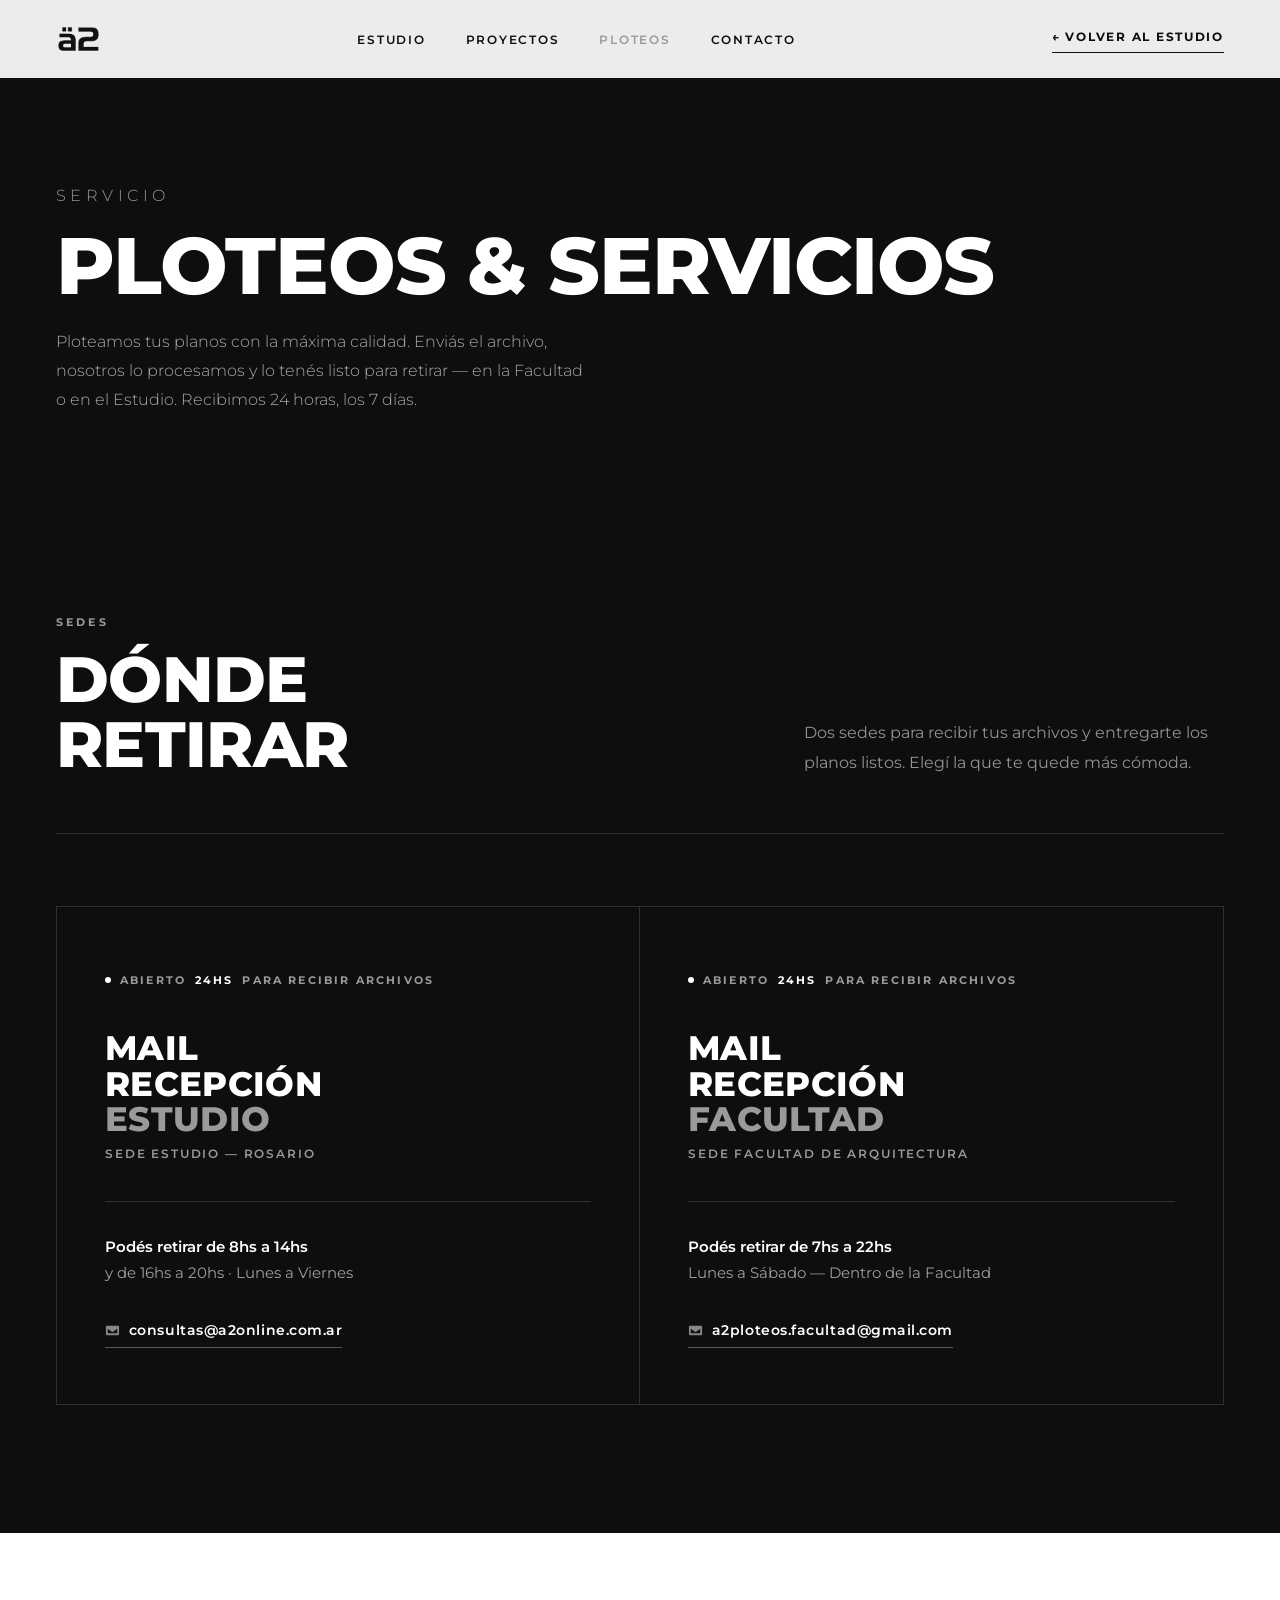
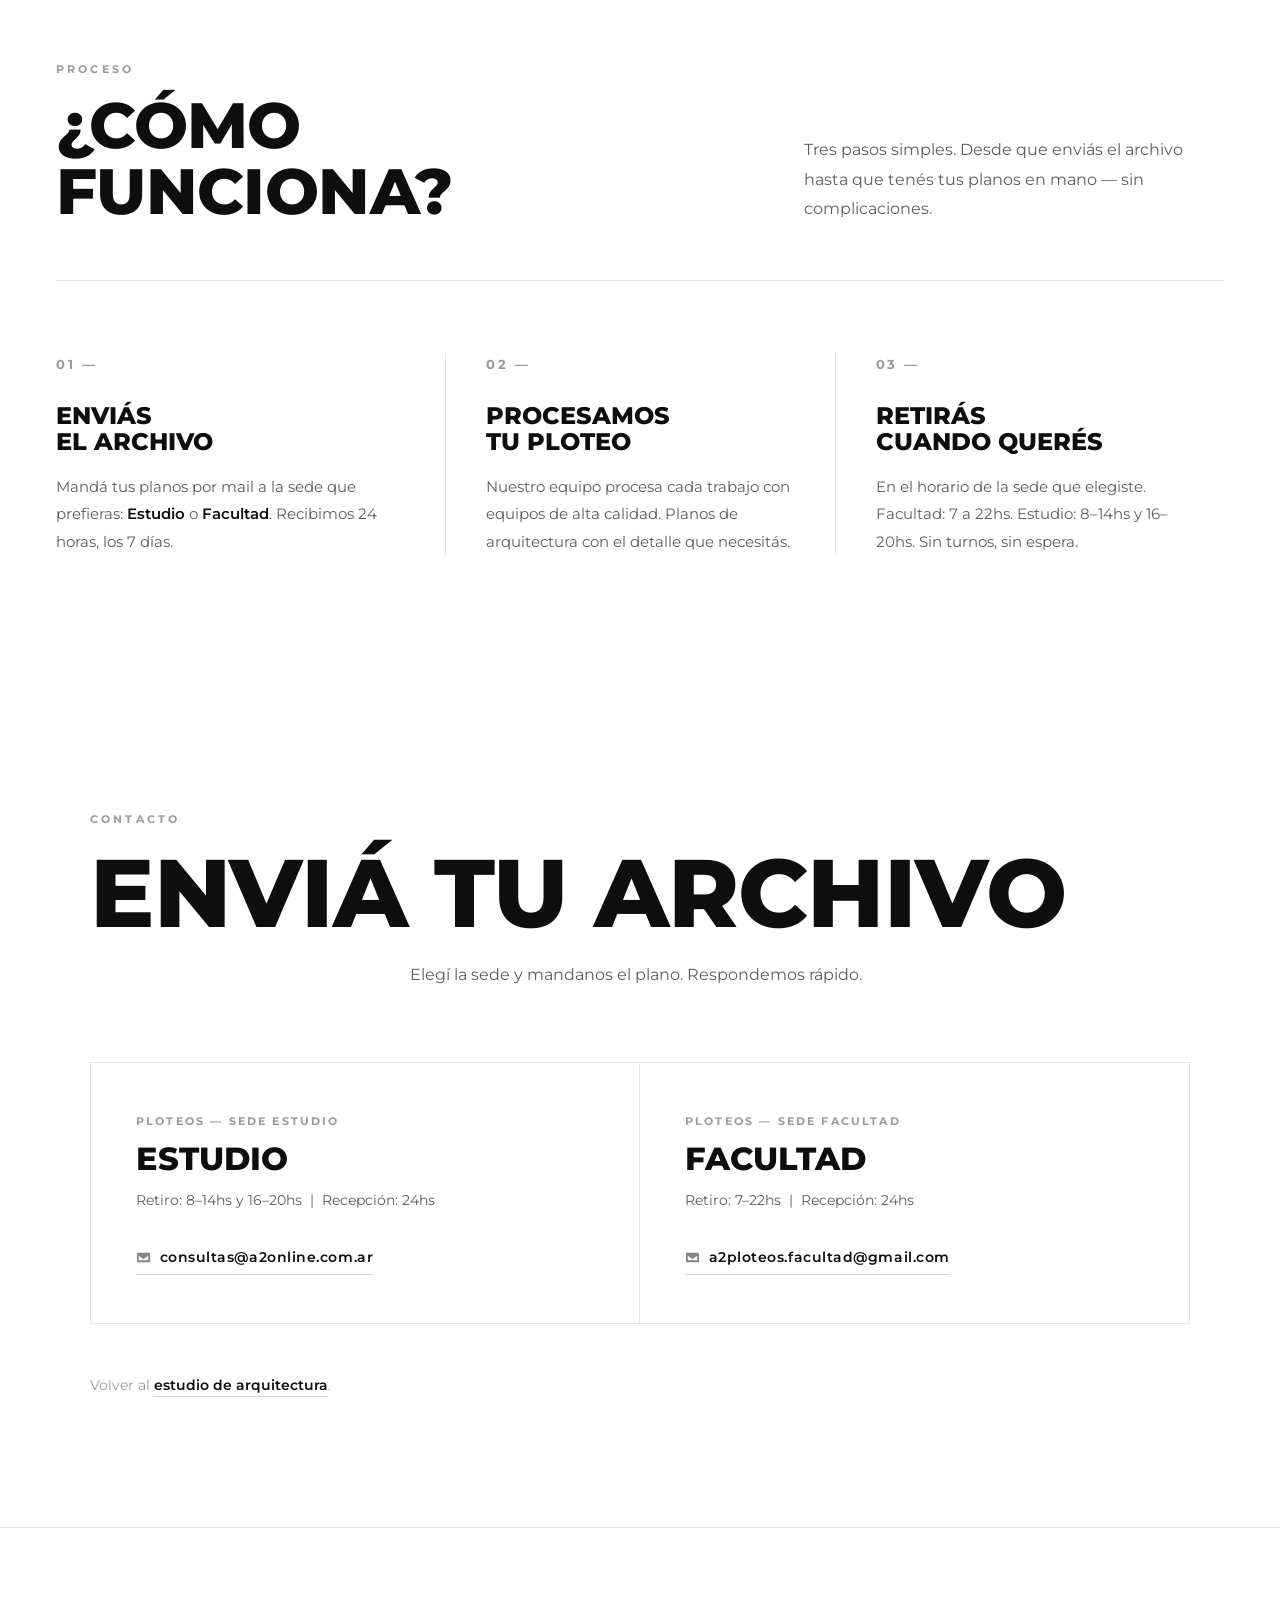
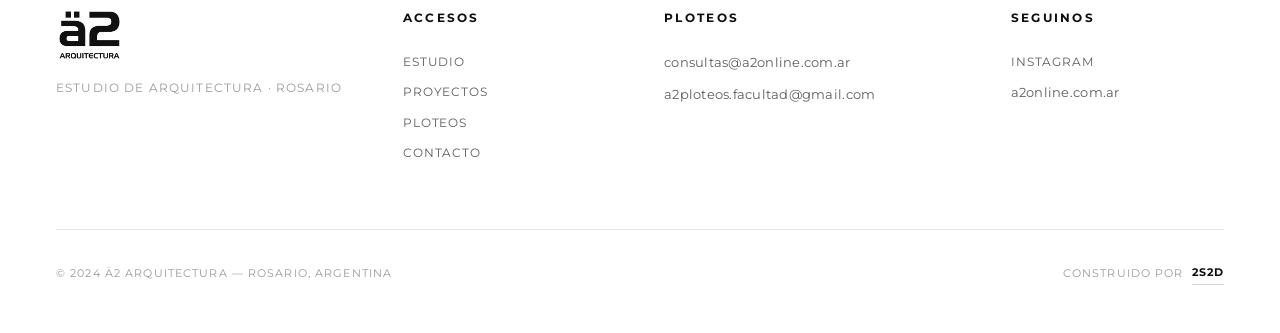
==== ploteos.html @ 779390a2 "Rediseño minimalista + estructura multipágina - Rediseño a estética minimalista monocromática (Monts" ====
<!DOCTYPE html>
<html lang="es">
<head>
  <meta charset="UTF-8">
  <meta name="viewport" content="width=device-width, initial-scale=1.0">
  <title>Ploteos & Servicios — ä2 Arquitectura</title>
  <meta name="description" content="Ploteos de planos con la máxima calidad en Rosario. Enviás el archivo y lo retirás en el Estudio o en la Facultad.">
  <link rel="preconnect" href="https://fonts.googleapis.com">
  <link rel="preconnect" href="https://fonts.gstatic.com" crossorigin>
  <link href="https://fonts.googleapis.com/css2?family=Montserrat:ital,wght@0,300;0,400;0,500;0,600;0,700;0,800;1,300&display=swap" rel="stylesheet">
  <link rel="stylesheet" href="css/styles.css">
</head>
<body>

  <!-- NAV -->
  <nav>
    <a href="index.html" class="nav-logo" aria-label="ä2 Arquitectura — inicio">
      <img src="assets/a2-mark-dark.png" alt="ä2 Arquitectura" class="nav-logo-img">
    </a>
    <ul class="nav-links">
      <li><a href="index.html#estudio">Estudio</a></li>
      <li><a href="index.html#proyectos">Proyectos</a></li>
      <li><a href="ploteos.html" class="active">Ploteos</a></li>
      <li><a href="#contacto-ploteos">Contacto</a></li>
    </ul>
    <a href="index.html" class="nav-cta">← Volver al estudio</a>
  </nav>

  <!-- PAGE HEADER -->
  <header class="page-header">
    <div class="inner">
      <p class="eyebrow">Servicio</p>
      <h1>Ploteos &amp; Servicios</h1>
      <p>Ploteamos tus planos con la máxima calidad. Enviás el archivo, nosotros lo procesamos y lo tenés listo para retirar — en la Facultad o en el Estudio. Recibimos 24 horas, los 7 días.</p>
    </div>
  </header>

  <!-- PLOTEOS (DARK) -->
  <section id="ploteos" class="section-dark">
    <div class="container">
      <div class="sec-head">
        <div>
          <p class="eyebrow reveal">Sedes</p>
          <h2 class="sec-title reveal rv-d1">Dónde<br>retirar</h2>
        </div>
        <p class="sec-head-desc reveal rv-d2">Dos sedes para recibir tus archivos y entregarte los planos listos. Elegí la que te quede más cómoda.</p>
      </div>

      <div class="cards-row reveal rv-d1">
        <div class="ploteo-card">
          <div class="card-open"><span class="dot"></span>Abierto <b>24hs</b> para recibir archivos</div>
          <div class="card-location">Mail<br>Recepción<br><span>Estudio</span></div>
          <div class="card-tag">Sede Estudio — Rosario</div>
          <div class="card-hours">
            <strong>Podés retirar de 8hs a 14hs</strong><br>
            y de 16hs a 20hs · Lunes a Viernes
          </div>
          <a href="mailto:consultas@a2online.com.ar?subject=Ploteo%20-%20Sede%20Estudio" class="card-mail">
            <svg viewBox="0 0 16 16" fill="currentColor"><path d="M2 3h12a1 1 0 011 1v8a1 1 0 01-1 1H2a1 1 0 01-1-1V4a1 1 0 011-1zm6 5.6L3.5 5H12.5L8 8.6zM3 6.2V11h10V6.2L8 9.8 3 6.2z"/></svg>
            consultas@a2online.com.ar
          </a>
        </div>
        <div class="ploteo-card">
          <div class="card-open"><span class="dot"></span>Abierto <b>24hs</b> para recibir archivos</div>
          <div class="card-location">Mail<br>Recepción<br><span>Facultad</span></div>
          <div class="card-tag">Sede Facultad de Arquitectura</div>
          <div class="card-hours">
            <strong>Podés retirar de 7hs a 22hs</strong><br>
            Lunes a Sábado — Dentro de la Facultad
          </div>
          <a href="mailto:a2ploteos.facultad@gmail.com?subject=Ploteo%20-%20Sede%20Facultad" class="card-mail">
            <svg viewBox="0 0 16 16" fill="currentColor"><path d="M2 3h12a1 1 0 011 1v8a1 1 0 01-1 1H2a1 1 0 01-1-1V4a1 1 0 011-1zm6 5.6L3.5 5H12.5L8 8.6zM3 6.2V11h10V6.2L8 9.8 3 6.2z"/></svg>
            a2ploteos.facultad@gmail.com
          </a>
        </div>
      </div>
    </div>
  </section>

  <!-- COMO FUNCIONA -->
  <section id="como-funciona">
    <div class="container">
      <div class="sec-head">
        <div>
          <p class="eyebrow reveal">Proceso</p>
          <h2 class="sec-title reveal rv-d1">¿Cómo<br>funciona?</h2>
        </div>
        <p class="sec-head-desc reveal rv-d2">Tres pasos simples. Desde que enviás el archivo hasta que tenés tus planos en mano — sin complicaciones.</p>
      </div>

      <div class="steps-row">
        <div class="step reveal rv-d1">
          <div class="step-num">01 —</div>
          <h3>Enviás<br>el archivo</h3>
          <p>Mandá tus planos por mail a la sede que prefieras: <span class="hl">Estudio</span> o <span class="hl">Facultad</span>. Recibimos 24 horas, los 7 días.</p>
        </div>
        <div class="step reveal rv-d2">
          <div class="step-num">02 —</div>
          <h3>Procesamos<br>tu ploteo</h3>
          <p>Nuestro equipo procesa cada trabajo con equipos de alta calidad. Planos de arquitectura con el detalle que necesitás.</p>
        </div>
        <div class="step reveal rv-d3">
          <div class="step-num">03 —</div>
          <h3>Retirás<br>cuando querés</h3>
          <p>En el horario de la sede que elegiste. Facultad: 7 a 22hs. Estudio: 8–14hs y 16–20hs. Sin turnos, sin espera.</p>
        </div>
      </div>
    </div>
  </section>

  <!-- CONTACTO PLOTEOS -->
  <section id="contacto-ploteos">
    <div class="contacto-inner">
      <p class="eyebrow reveal">Contacto</p>
      <h2 class="contacto-title reveal rv-d1">Enviá tu archivo</h2>
      <p class="contacto-sub reveal rv-d1">Elegí la sede y mandanos el plano. Respondemos rápido.</p>

      <div class="contact-cards reveal rv-d2">
        <div class="contact-card">
          <div class="contact-type">Ploteos — Sede Estudio</div>
          <div class="contact-name">Estudio</div>
          <div class="contact-mini">Retiro: 8–14hs y 16–20hs&nbsp;&nbsp;|&nbsp;&nbsp;Recepción: 24hs</div>
          <a href="mailto:consultas@a2online.com.ar?subject=Ploteo%20-%20Sede%20Estudio" class="card-mail">
            <svg viewBox="0 0 16 16" fill="currentColor"><path d="M2 3h12a1 1 0 011 1v8a1 1 0 01-1 1H2a1 1 0 01-1-1V4a1 1 0 011-1zm6 5.6L3.5 5H12.5L8 8.6zM3 6.2V11h10V6.2L8 9.8 3 6.2z"/></svg>
            consultas@a2online.com.ar
          </a>
        </div>
        <div class="contact-card">
          <div class="contact-type">Ploteos — Sede Facultad</div>
          <div class="contact-name">Facultad</div>
          <div class="contact-mini">Retiro: 7–22hs&nbsp;&nbsp;|&nbsp;&nbsp;Recepción: 24hs</div>
          <a href="mailto:a2ploteos.facultad@gmail.com?subject=Ploteo%20-%20Sede%20Facultad" class="card-mail">
            <svg viewBox="0 0 16 16" fill="currentColor"><path d="M2 3h12a1 1 0 011 1v8a1 1 0 01-1 1H2a1 1 0 01-1-1V4a1 1 0 011-1zm6 5.6L3.5 5H12.5L8 8.6zM3 6.2V11h10V6.2L8 9.8 3 6.2z"/></svg>
            a2ploteos.facultad@gmail.com
          </a>
        </div>
      </div>

      <p class="contacto-note reveal">Volver al <a href="index.html">estudio de arquitectura</a>.</p>
    </div>
  </section>

  <!-- FOOTER -->
  <footer>
    <div class="footer-grid">
      <div>
        <img src="assets/a2arq-full-dark.png" alt="ä2 Arquitectura" class="footer-logo-img">
        <div class="footer-copyright">Estudio de arquitectura · Rosario</div>
      </div>
      <div class="footer-col">
        <div class="footer-col-title">Accesos</div>
        <a href="index.html#estudio">Estudio</a>
        <a href="index.html#proyectos">Proyectos</a>
        <a href="ploteos.html">Ploteos</a>
        <a href="index.html#contacto">Contacto</a>
      </div>
      <div class="footer-col">
        <div class="footer-col-title">Ploteos</div>
        <a class="lower" href="mailto:consultas@a2online.com.ar">consultas@a2online.com.ar</a>
        <a class="lower" href="mailto:a2ploteos.facultad@gmail.com">a2ploteos.facultad@gmail.com</a>
      </div>
      <div class="footer-col">
        <div class="footer-col-title">Seguinos</div>
        <a href="https://instagram.com/a2.arquitectura" target="_blank" rel="noopener">Instagram</a>
        <a class="lower" href="https://a2online.com.ar" target="_blank" rel="noopener">a2online.com.ar</a>
      </div>
    </div>
    <div class="footer-bottom">
      <span>© 2024 ä2 Arquitectura — Rosario, Argentina</span>
      <a class="footer-credit" href="https://dossoles.netlify.app/" target="_blank" rel="noopener">Construido por <b>2S2D</b></a>
    </div>
  </footer>

  <script>
    const io = new IntersectionObserver((entries) => {
      entries.forEach(e => { if (e.isIntersecting) { e.target.classList.add('in'); io.unobserve(e.target); } });
    }, { threshold: 0.12 });
    document.querySelectorAll('.reveal').forEach(el => io.observe(el));

    const nav = document.querySelector('nav');
    window.addEventListener('scroll', () => {
      nav.style.boxShadow = window.scrollY > 40 ? '0 1px 0 rgba(0,0,0,0.06)' : 'none';
    }, { passive: true });
  </script>
</body>
</html>
---- css/styles.css ----
/* ä2 Arquitectura — shared styles */
*, *::before, *::after { box-sizing: border-box; margin: 0; padding: 0; }

:root {
  --white: #ffffff;
  --off: #f6f6f4;
  --ink: #0e0e0e;
  --gray: #5d5d5d;
  --gray-light: #9a9a9a;
  --line: #e6e6e6;
  --line-strong: #d6d6d6;
  --line-dark: rgba(255,255,255,0.14);
}

html { scroll-behavior: smooth; }
body {
  font-family: 'Montserrat', sans-serif;
  background: var(--white);
  color: var(--gray);
  font-weight: 400;
  line-height: 1.875;
  -webkit-font-smoothing: antialiased;
  overflow-x: hidden;
}
img { max-width: 100%; display: block; }

.eyebrow {
  font-size: 0.7rem; font-weight: 700; letter-spacing: 0.28em;
  text-transform: uppercase; color: var(--gray-light); line-height: 1.6;
}

/* ===================== NAV ===================== */
nav {
  position: fixed; top: 0; left: 0; right: 0; z-index: 500;
  display: flex; align-items: center; justify-content: space-between;
  padding: 1.5rem 3.5rem;
  background: rgba(255,255,255,0.92);
  backdrop-filter: blur(10px); -webkit-backdrop-filter: blur(10px);
  transition: box-shadow 0.3s, padding 0.3s, background 0.3s;
}
.nav-logo { display: inline-flex; align-items: center; gap: 0.85rem; text-decoration: none; white-space: nowrap; }
.nav-logo-img { height: 28px; width: auto; display: block; }
.nav-links { display: flex; gap: 2.5rem; list-style: none; }
.nav-links a {
  text-decoration: none; font-size: 0.78rem; font-weight: 600; letter-spacing: 0.14em;
  text-transform: uppercase; color: var(--ink); transition: color 0.2s;
}
.nav-links a:hover, .nav-links a.active { color: var(--gray-light); }
.nav-cta {
  font-size: 0.78rem; font-weight: 700; letter-spacing: 0.14em; text-transform: uppercase;
  text-decoration: none; color: var(--ink); padding-bottom: 3px; border-bottom: 1.5px solid var(--ink);
  transition: color 0.2s, border-color 0.2s;
}
.nav-cta:hover { color: var(--gray-light); border-color: var(--gray-light); }

/* ===================== HERO (image) ===================== */
#hero { position: relative; min-height: 100vh; display: flex; align-items: flex-end; background: var(--ink); overflow: hidden; }
.hero-img { position: absolute; inset: 0; z-index: 0; }
.hero-img img { width: 100%; height: 100%; object-fit: cover; }
.hero-scrim {
  position: absolute; inset: 0; z-index: 1;
  background:
    linear-gradient(90deg, rgba(10,10,10,0.6) 0%, rgba(10,10,10,0.28) 40%, rgba(10,10,10,0) 68%),
    linear-gradient(180deg, rgba(10,10,10,0.32) 0%, rgba(10,10,10,0) 32%, rgba(10,10,10,0.15) 58%, rgba(10,10,10,0.8) 100%);
}
.hero-content { position: relative; z-index: 2; padding: 3.5rem 3.5rem 5rem; max-width: 1400px; margin: 0 auto; width: 100%; }
.hero-eyebrow { color: rgba(255,255,255,0.85); margin-bottom: 1.6rem; opacity: 0; animation: fadeUp 0.9s 0.1s ease forwards; }
.hero-title {
  font-weight: 800; font-size: clamp(2.4rem, 6vw, 5.2rem); line-height: 1.0; letter-spacing: -0.015em;
  text-transform: uppercase; color: #fff; max-width: 16ch; text-wrap: balance;
  opacity: 0; animation: fadeUp 0.9s 0.2s ease forwards;
}
.hero-sub {
  margin-top: 1.6rem; max-width: 46ch; font-size: 1.05rem; line-height: 1.75; font-weight: 300;
  color: rgba(255,255,255,0.8); opacity: 0; animation: fadeUp 0.9s 0.32s ease forwards;
}
.hero-ctas { margin-top: 2.6rem; display: flex; gap: 1.4rem; flex-wrap: wrap; align-items: center; opacity: 0; animation: fadeUp 0.9s 0.44s ease forwards; }
.btn-solid {
  display: inline-flex; align-items: center; gap: 0.7rem; text-decoration: none;
  font-size: 0.8rem; font-weight: 700; letter-spacing: 0.14em; text-transform: uppercase;
  color: var(--ink); background: #fff; padding: 1rem 1.8rem; transition: transform 0.2s, background 0.2s;
}
.btn-solid svg { width: 20px; height: 12px; }
.btn-solid:hover { transform: translateY(-2px); background: var(--off); }
.btn-ghost {
  display: inline-flex; align-items: center; gap: 0.6rem; text-decoration: none;
  font-size: 0.8rem; font-weight: 700; letter-spacing: 0.14em; text-transform: uppercase;
  color: #fff; padding: 1rem 0; border-bottom: 1.5px solid rgba(255,255,255,0.6); transition: gap 0.25s, border-color 0.2s;
}
.btn-ghost:hover { gap: 1.1rem; border-color: #fff; }

/* ===================== PAGE HEADER (subpages) ===================== */
.page-header {
  background: var(--ink); color: #fff; padding: 10rem 3.5rem 4.5rem; position: relative;
}
.page-header .inner { max-width: 1400px; margin: 0 auto; }
.page-header .eyebrow { color: var(--gray-light); margin-bottom: 1rem; }
.page-header h1 {
  font-weight: 800; font-size: clamp(2.6rem, 6.5vw, 5rem); line-height: 0.98; letter-spacing: -0.015em;
  text-transform: uppercase; color: #fff;
}
.page-header p { margin-top: 1.4rem; max-width: 48ch; font-size: 1rem; line-height: 1.8; color: rgba(255,255,255,0.65); font-weight: 300; }

/* ===================== SECTION SHELL ===================== */
section { padding: 8rem 3.5rem; }
.container { max-width: 1400px; margin: 0 auto; }
.sec-head { display: grid; grid-template-columns: 1fr 1fr; gap: 3rem; align-items: end; padding-bottom: 3.5rem; margin-bottom: 4.5rem; border-bottom: 1px solid var(--line); }
.sec-title { font-weight: 800; font-size: clamp(2.2rem, 5.5vw, 4rem); line-height: 1.02; letter-spacing: -0.01em; text-transform: uppercase; color: var(--ink); margin-top: 0.9rem; }
.sec-head-desc { font-size: 1rem; line-height: 1.85; color: var(--gray); max-width: 420px; justify-self: end; }

.section-dark { background: var(--ink); color: rgba(255,255,255,0.6); }
.section-dark .sec-head { border-color: var(--line-dark); }
.section-dark .sec-title { color: #fff; }
.section-dark .sec-head-desc { color: rgba(255,255,255,0.55); }

/* ===================== PLOTEOS CARDS ===================== */
.cards-row { display: grid; grid-template-columns: 1fr 1fr; border: 1px solid var(--line); }
.ploteo-card { padding: 3.5rem 3rem; border-right: 1px solid var(--line); transition: background 0.3s; }
.ploteo-card:last-child { border-right: none; }
.ploteo-card:hover { background: var(--off); }
.card-open { font-size: 0.68rem; font-weight: 700; letter-spacing: 0.2em; text-transform: uppercase; color: var(--gray-light); display: inline-flex; align-items: center; gap: 0.55rem; margin-bottom: 2.5rem; }
.card-open .dot { width: 6px; height: 6px; border-radius: 50%; background: var(--ink); display: inline-block; }
.card-open b { color: var(--ink); font-weight: 700; }
.card-location { font-weight: 800; font-size: 2.1rem; line-height: 1.05; letter-spacing: 0.01em; text-transform: uppercase; color: var(--ink); margin-bottom: 0.5rem; }
.card-location span { color: var(--gray-light); }
.card-tag { font-size: 0.72rem; font-weight: 600; letter-spacing: 0.16em; text-transform: uppercase; color: var(--gray-light); margin-bottom: 2.2rem; }
.card-hours { font-size: 0.95rem; line-height: 1.7; color: var(--gray); padding-top: 2rem; border-top: 1px solid var(--line); margin-bottom: 2rem; }
.card-hours strong { color: var(--ink); font-weight: 600; }
.card-mail { display: inline-flex; align-items: center; gap: 0.55rem; text-decoration: none; font-size: 0.85rem; font-weight: 600; letter-spacing: 0.04em; color: var(--ink); border-bottom: 1px solid var(--line-strong); padding-bottom: 4px; transition: border-color 0.2s, color 0.2s; }
.card-mail:hover { border-color: var(--ink); color: var(--gray); }
.card-mail svg { width: 15px; height: 15px; opacity: 0.5; }

.section-dark .cards-row { border-color: var(--line-dark); }
.section-dark .ploteo-card { border-color: var(--line-dark); }
.section-dark .ploteo-card:hover { background: rgba(255,255,255,0.03); }
.section-dark .card-open { color: var(--gray-light); }
.section-dark .card-open .dot { background: #fff; }
.section-dark .card-open b { color: #fff; }
.section-dark .card-location { color: #fff; }
.section-dark .card-location span { color: var(--gray-light); }
.section-dark .card-tag { color: var(--gray-light); }
.section-dark .card-hours { color: rgba(255,255,255,0.6); border-color: var(--line-dark); }
.section-dark .card-hours strong { color: #fff; }
.section-dark .card-mail { color: #fff; border-color: rgba(255,255,255,0.3); }
.section-dark .card-mail:hover { color: rgba(255,255,255,0.6); border-color: #fff; }

/* ===================== COMO FUNCIONA ===================== */
.steps-row { display: grid; grid-template-columns: repeat(3, 1fr); }
.step { padding: 0 2.5rem; border-left: 1px solid var(--line); }
.step:first-child { padding-left: 0; border-left: none; }
.step-num { font-size: 0.8rem; font-weight: 700; letter-spacing: 0.2em; color: var(--gray-light); margin-bottom: 1.6rem; }
.step h3 { font-weight: 800; font-size: 1.5rem; line-height: 1.1; text-transform: uppercase; color: var(--ink); margin-bottom: 1.1rem; }
.step p { font-size: 0.95rem; line-height: 1.8; color: var(--gray); }
.step p .hl { color: var(--ink); font-weight: 600; }
.section-dark .step { border-color: var(--line-dark); }
.section-dark .step h3 { color: #fff; }
.section-dark .step p { color: rgba(255,255,255,0.6); }
.section-dark .step p .hl { color: #fff; }

/* ===================== ESTUDIO ===================== */
#estudio { background: var(--white); }
.estudio-grid { display: grid; grid-template-columns: 1.1fr 0.9fr; gap: 6rem; align-items: center; }
.estudio-eyebrow { color: var(--gray-light); margin-bottom: 1.4rem; }
.estudio-title { font-weight: 800; font-size: clamp(2.2rem, 5vw, 3.8rem); line-height: 1.05; letter-spacing: -0.01em; text-transform: uppercase; color: var(--ink); margin-bottom: 2rem; }
.estudio-title span { color: var(--gray-light); }
.estudio-desc { font-size: 1.02rem; line-height: 1.9; color: var(--gray); margin-bottom: 2.8rem; max-width: 520px; }
.estudio-services { list-style: none; display: flex; flex-direction: column; }
.estudio-services li { font-size: 0.9rem; font-weight: 600; letter-spacing: 0.08em; text-transform: uppercase; color: var(--ink); padding: 1rem 0; border-bottom: 1px solid var(--line); }
.estudio-services li:first-child { border-top: 1px solid var(--line); }
.estudio-stats { display: grid; grid-template-columns: 1fr 1fr; gap: 1px; background: var(--line); border: 1px solid var(--line); }
.estudio-stat { background: var(--white); padding: 2.4rem 2rem; }
.stat-val { font-weight: 800; font-size: 2.8rem; line-height: 1; color: var(--ink); margin-bottom: 0.5rem; }
.stat-lbl { font-size: 0.7rem; letter-spacing: 0.12em; text-transform: uppercase; color: var(--gray-light); line-height: 1.5; }

/* ===================== PROYECTOS ===================== */
#proyectos { background: var(--off); }
.project { padding: 5.5rem 0; border-top: 1px solid var(--line-strong); }
.project:first-of-type { border-top: none; padding-top: 0; }
.project-head { display: grid; grid-template-columns: 1fr 1fr; gap: 3rem; align-items: end; margin-bottom: 2.5rem; }
.project-label { display: block; font-size: 0.68rem; font-weight: 700; letter-spacing: 0.24em; text-transform: uppercase; color: var(--gray-light); margin-bottom: 0.7rem; }
.project-name { font-weight: 800; font-size: clamp(2.4rem, 5.5vw, 4.2rem); letter-spacing: 0.02em; text-transform: uppercase; color: var(--ink); line-height: 0.95; }
.project-name span { color: var(--gray-light); }
.project-locale { font-style: italic; font-weight: 300; font-size: 1.1rem; color: var(--gray-light); margin-top: 0.6rem; }
.project-memoria { font-size: 0.98rem; line-height: 1.85; color: var(--gray); max-width: 460px; justify-self: end; }

/* gallery: 1 wide lead + 3 thumbs */
.gallery { display: grid; grid-template-columns: repeat(3, 1fr); gap: 6px; margin-bottom: 3rem; }
.gallery a { display: block; overflow: hidden; background: var(--line); }
.gallery a.lead { grid-column: 1 / -1; aspect-ratio: 16 / 6.5; }
.gallery a.thumb { aspect-ratio: 4 / 3; }
.gallery img { width: 100%; height: 100%; object-fit: cover; transition: transform 0.6s cubic-bezier(0.16,0.84,0.44,1); }
.gallery a:hover img { transform: scale(1.04); }

.project-stats { display: grid; grid-template-columns: repeat(5, 1fr); gap: 1px; background: var(--line); border: 1px solid var(--line); margin-bottom: 3rem; }
.project-stat { background: var(--off); padding: 1.6rem 1.4rem; }
.pstat-val { font-weight: 800; font-size: 1.85rem; line-height: 1; color: var(--ink); font-variant-numeric: tabular-nums; }
.pstat-lbl { font-size: 0.62rem; letter-spacing: 0.1em; text-transform: uppercase; color: var(--gray-light); margin-top: 0.4rem; line-height: 1.4; }
.project-cols { display: grid; grid-template-columns: 1.35fr 0.85fr; gap: 4.5rem; align-items: start; }
.col-title { font-size: 0.68rem; font-weight: 700; letter-spacing: 0.24em; text-transform: uppercase; color: var(--gray-light); margin-bottom: 1.4rem; }
.unit { padding: 1.4rem 0; border-bottom: 1px solid var(--line); }
.unit:first-of-type { border-top: 1px solid var(--line); }
.unit-top { display: flex; align-items: baseline; justify-content: space-between; gap: 1rem; margin-bottom: 0.5rem; }
.unit-type { font-weight: 700; font-size: 0.78rem; letter-spacing: 0.14em; text-transform: uppercase; color: var(--ink); }
.unit-area { font-weight: 800; font-size: 1.5rem; color: var(--ink); line-height: 1; font-variant-numeric: tabular-nums; }
.unit-detail { font-size: 0.88rem; line-height: 1.7; color: var(--gray); }
.amenities { margin-top: 2.5rem; }
.tag-list { display: flex; flex-wrap: wrap; gap: 0.5rem; }
.tag { font-size: 0.72rem; letter-spacing: 0.03em; text-transform: uppercase; color: var(--gray); border: 1px solid var(--line-strong); border-radius: 999px; padding: 0.4rem 0.85rem; }
.poi-list { list-style: none; }
.poi-list li { display: flex; align-items: baseline; justify-content: space-between; gap: 1rem; font-size: 0.82rem; padding: 0.55rem 0; border-bottom: 1px solid var(--line); color: var(--gray); }
.poi-list li b { color: var(--ink); font-weight: 600; font-variant-numeric: tabular-nums; white-space: nowrap; }
.project-foot { display: flex; align-items: center; justify-content: space-between; gap: 1.5rem; flex-wrap: wrap; margin-top: 2.5rem; }
.project-credit { font-size: 0.72rem; letter-spacing: 0.1em; text-transform: uppercase; color: var(--gray-light); }
.project-credit b { color: var(--ink); font-weight: 700; }

/* ===================== CONTACTO ===================== */
#contacto { text-align: center; background: var(--white); }
.contacto-inner { max-width: 1100px; margin: 0 auto; }
.contacto-title { font-weight: 800; font-size: clamp(2.8rem, 8vw, 6rem); letter-spacing: -0.01em; text-transform: uppercase; color: var(--ink); line-height: 1; margin: 1rem 0 1.2rem; }
.contacto-sub { font-size: 1rem; color: var(--gray); max-width: 460px; margin: 0 auto 4.5rem; }
.contact-cards { display: grid; grid-template-columns: 1fr 1fr; border: 1px solid var(--line); text-align: left; }
.contact-card { padding: 3rem 2.8rem; border-right: 1px solid var(--line); }
.contact-card:last-child { border-right: none; }
.contact-type { font-size: 0.68rem; font-weight: 700; letter-spacing: 0.2em; text-transform: uppercase; color: var(--gray-light); margin-bottom: 0.7rem; }
.contact-name { font-weight: 800; font-size: 2rem; text-transform: uppercase; color: var(--ink); line-height: 1; margin-bottom: 0.8rem; }
.contact-mini { font-size: 0.85rem; color: var(--gray); margin-bottom: 2rem; }
/* studio contact grid */
.contact-grid { display: grid; grid-template-columns: repeat(4, 1fr); border: 1px solid var(--line); text-align: left; }
.contact-item { padding: 2.4rem 2rem; border-right: 1px solid var(--line); }
.contact-item:last-child { border-right: none; }
.contact-item .ci-label { font-size: 0.62rem; font-weight: 700; letter-spacing: 0.2em; text-transform: uppercase; color: var(--gray-light); margin-bottom: 0.8rem; }
.contact-item a, .contact-item p { font-size: 0.92rem; color: var(--ink); text-decoration: none; line-height: 1.5; word-break: break-word; }
.contact-item a:hover { color: var(--gray); }
.contacto-note { margin-top: 3rem; font-size: 0.88rem; color: var(--gray-light); }
.contacto-note a { color: var(--ink); font-weight: 600; text-decoration: none; border-bottom: 1px solid var(--line-strong); padding-bottom: 2px; }
.contacto-note a:hover { border-color: var(--ink); }

/* ===================== FOOTER ===================== */
footer { background: var(--white); border-top: 1px solid var(--line); padding: 5rem 3.5rem 3rem; }
.footer-grid { max-width: 1400px; margin: 0 auto; display: grid; grid-template-columns: 1.4fr 1fr 1.4fr 1fr; gap: 3rem; }
.footer-logo-img { height: 54px; width: auto; display: block; margin-bottom: 1rem; }
.footer-logo-desc { font-size: 0.72rem; font-weight: 700; letter-spacing: 0.16em; text-transform: uppercase; color: var(--gray-light); }
.footer-copyright { font-size: 0.72rem; letter-spacing: 0.1em; text-transform: uppercase; color: var(--gray-light); margin-top: 0.8rem; }
.footer-col-title { font-size: 0.72rem; font-weight: 700; letter-spacing: 0.2em; text-transform: uppercase; color: var(--ink); margin-bottom: 1.4rem; }
.footer-col a, .footer-col p { display: block; font-size: 0.75rem; letter-spacing: 0.08em; text-transform: uppercase; color: var(--gray); text-decoration: none; margin-bottom: 0.7rem; line-height: 1.6; }
.footer-col a:hover { color: var(--ink); }
.footer-col a.lower, .footer-col p.lower { text-transform: none; font-size: 0.82rem; letter-spacing: 0.02em; }
.footer-bottom { max-width: 1400px; margin: 3.5rem auto 0; padding-top: 2rem; border-top: 1px solid var(--line); display: flex; align-items: center; justify-content: space-between; gap: 1rem; flex-wrap: wrap; font-size: 0.7rem; letter-spacing: 0.1em; text-transform: uppercase; color: var(--gray-light); }
.footer-credit { display: inline-flex; align-items: center; gap: 0.5rem; text-decoration: none; color: var(--gray-light); transition: color 0.2s; }
.footer-credit b { color: var(--ink); font-weight: 700; border-bottom: 1px solid var(--line-strong); padding-bottom: 1px; transition: border-color 0.2s; }
.footer-credit:hover { color: var(--gray); }
.footer-credit:hover b { border-color: var(--ink); }

/* ===================== REVEAL / ANIM ===================== */
.reveal { opacity: 0; transform: translateY(24px); transition: opacity 0.8s ease, transform 0.8s ease; }
.reveal.in { opacity: 1; transform: none; }
.rv-d1 { transition-delay: 0.08s; }
.rv-d2 { transition-delay: 0.16s; }
.rv-d3 { transition-delay: 0.24s; }
@keyframes fadeUp { from { opacity: 0; transform: translateY(22px); } to { opacity: 1; transform: none; } }
@media (prefers-reduced-motion: reduce) {
  * { animation: none !important; transition: none !important; }
  .reveal { opacity: 1; transform: none; }
}

/* ===================== RESPONSIVE ===================== */
@media (max-width: 900px) {
  nav { padding: 1.2rem 1.5rem; }
  .nav-links, .nav-cta { display: none; }
  .hero-content { padding: 2.5rem 1.5rem 3.5rem; }
  .page-header { padding: 8rem 1.5rem 3.5rem; }
  section { padding: 5rem 1.5rem; }
  .sec-head { grid-template-columns: 1fr; gap: 1.5rem; align-items: start; }
  .sec-head-desc { justify-self: start; }
  .cards-row { grid-template-columns: 1fr; }
  .ploteo-card { border-right: none; border-bottom: 1px solid var(--line); }
  .ploteo-card:last-child { border-bottom: none; }
  .section-dark .ploteo-card { border-bottom: 1px solid var(--line-dark); }
  .steps-row { grid-template-columns: 1fr; gap: 2.5rem; }
  .step { padding: 0; border-left: none; border-top: 1px solid var(--line); padding-top: 2rem; }
  .step:first-child { border-top: none; padding-top: 0; }
  .section-dark .step { border-top: 1px solid var(--line-dark); }
  .estudio-grid { grid-template-columns: 1fr; gap: 3rem; }
  .project-head { grid-template-columns: 1fr; gap: 1.5rem; align-items: start; }
  .project-memoria { justify-self: start; }
  .project-stats { grid-template-columns: 1fr 1fr; }
  .project-cols { grid-template-columns: 1fr; gap: 3rem; }
  .gallery a.lead { aspect-ratio: 16 / 9; }
  .contact-cards { grid-template-columns: 1fr; }
  .contact-card { border-right: none; border-bottom: 1px solid var(--line); }
  .contact-card:last-child { border-bottom: none; }
  .contact-grid { grid-template-columns: 1fr 1fr; }
  .contact-item:nth-child(2) { border-right: none; }
  .contact-item { border-bottom: 1px solid var(--line); }
  .footer-grid { grid-template-columns: 1fr 1fr; gap: 2.5rem; }
}
@media (max-width: 560px) {
  .footer-grid { grid-template-columns: 1fr; }
  .estudio-stats, .project-stats { grid-template-columns: 1fr 1fr; }
  .gallery { grid-template-columns: 1fr 1fr; }
  .contact-grid { grid-template-columns: 1fr; }
  .contact-item { border-right: none; }
}
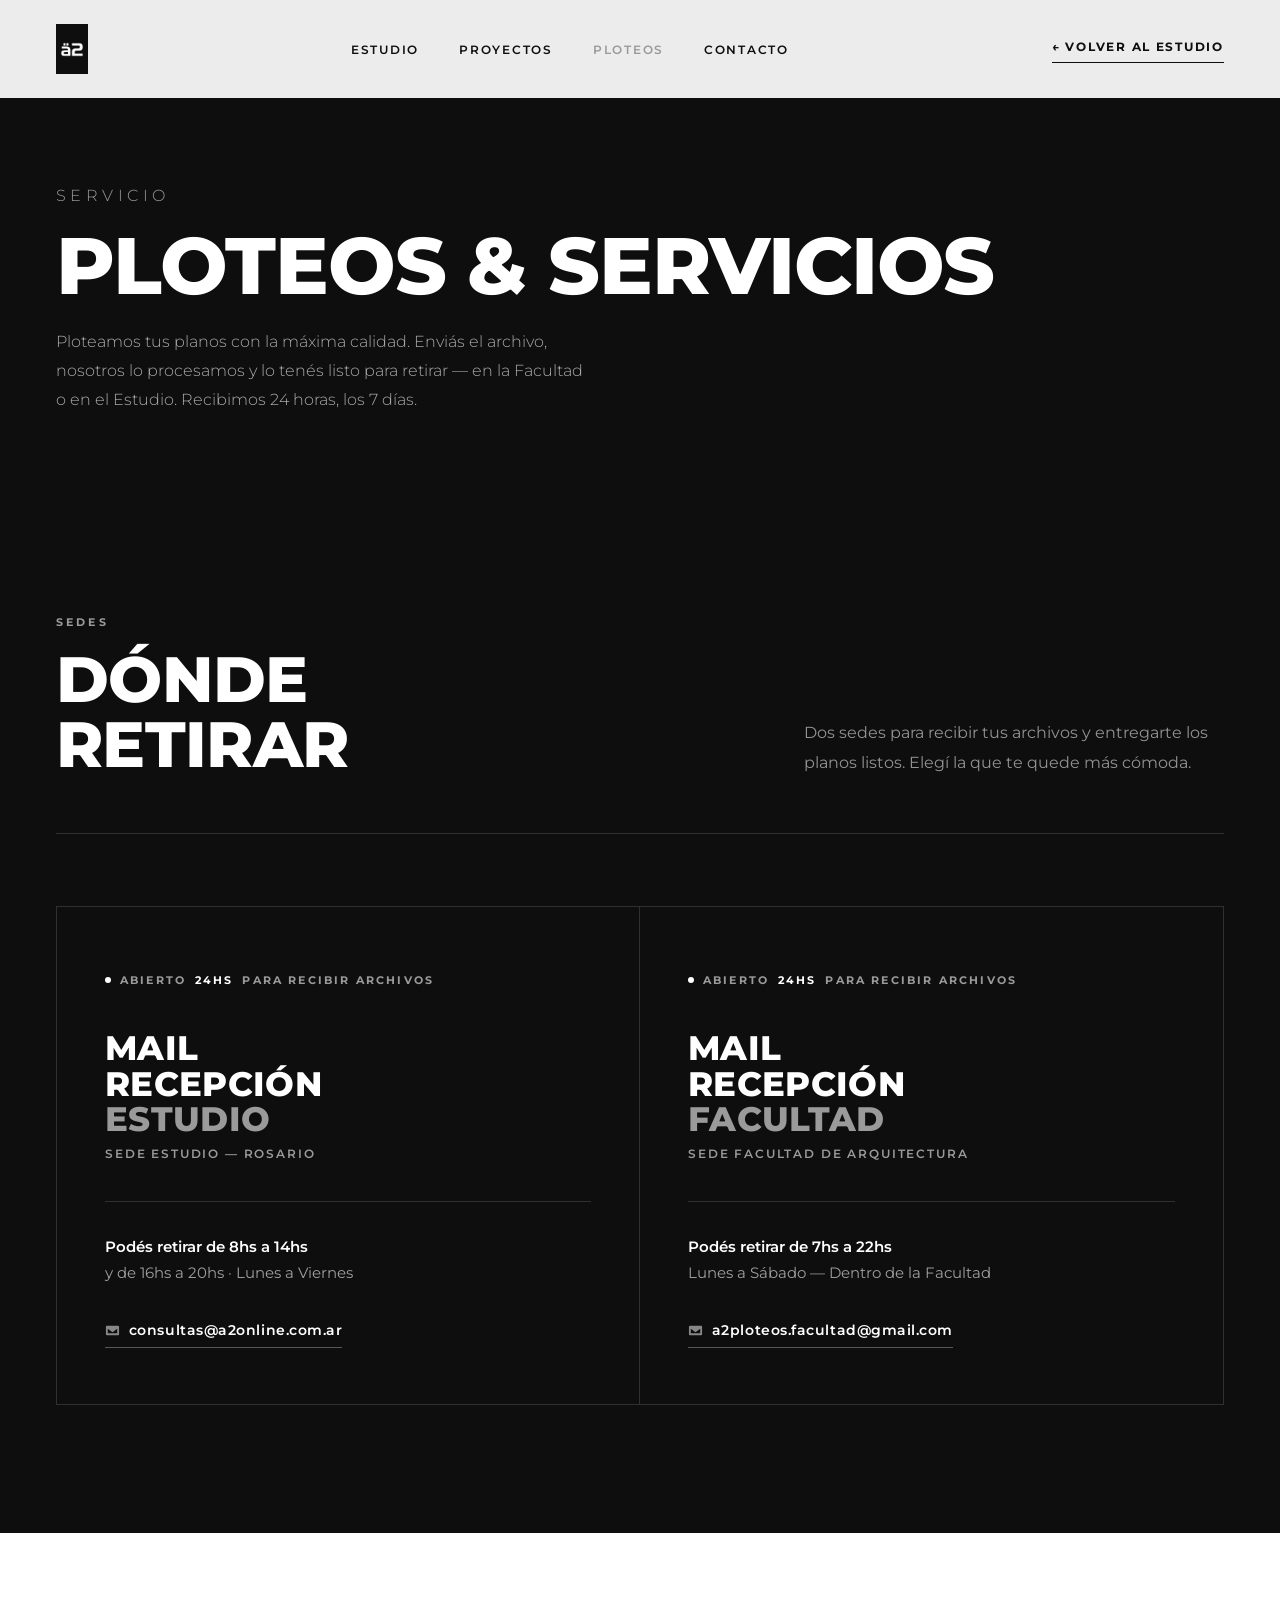
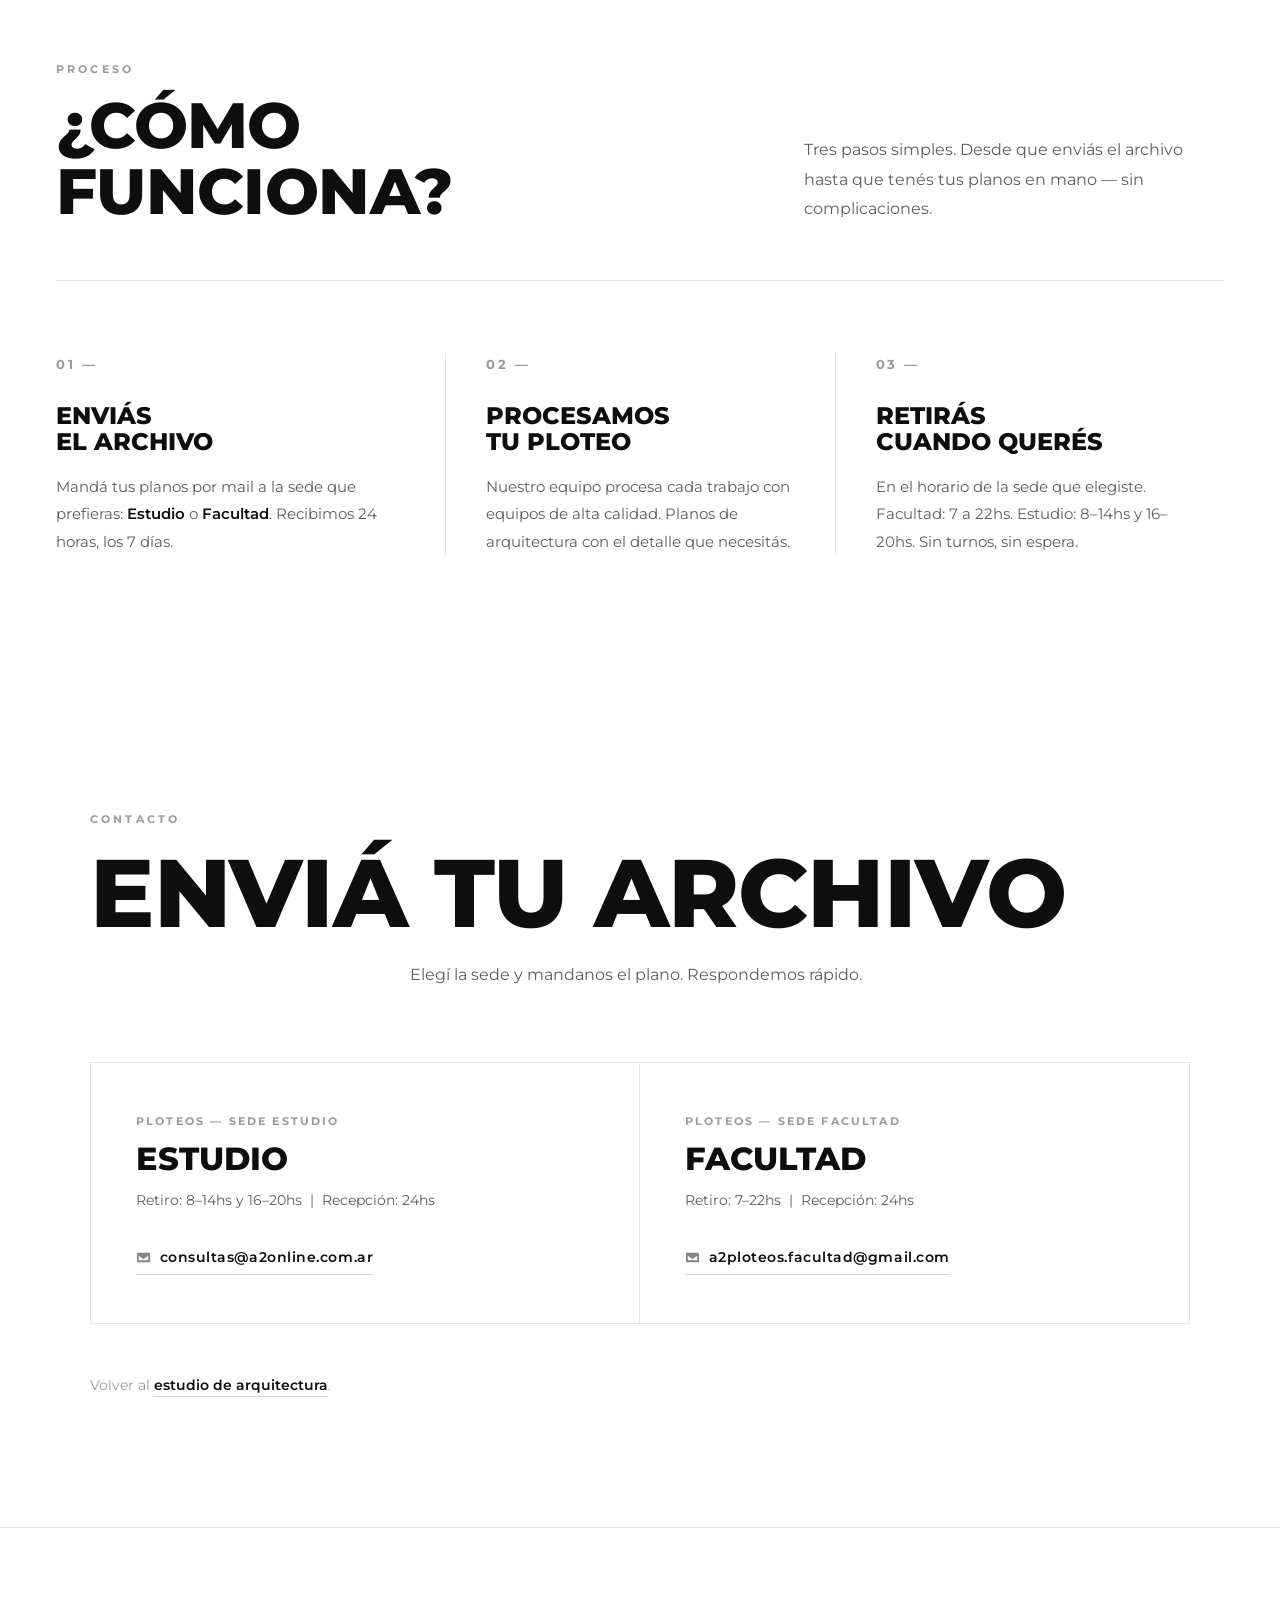
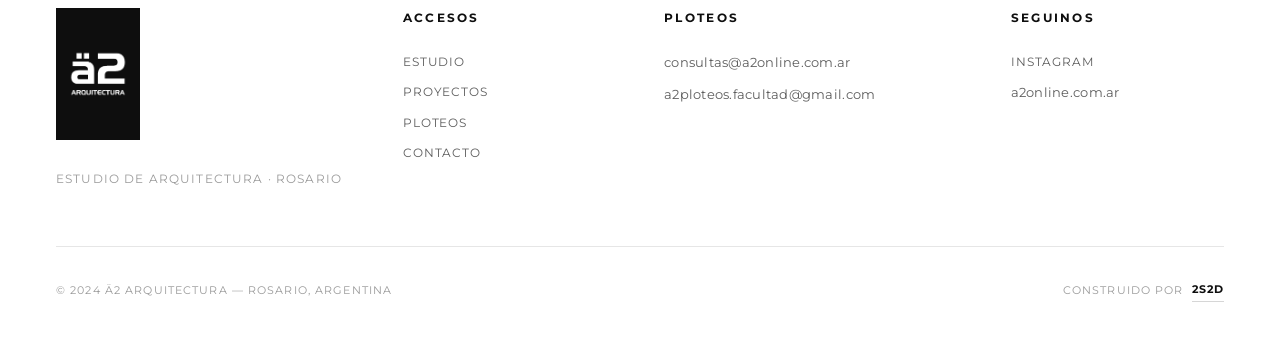
==== commit 46093639: "Logo como badge negro vertical + favicon ä2 - Logo en recuadro negro (letras blancas), aspecto verti" ====
--- a/ploteos.html
+++ b/ploteos.html
@@ -5,6 +5,8 @@
   <meta name="viewport" content="width=device-width, initial-scale=1.0">
   <title>Ploteos & Servicios — ä2 Arquitectura</title>
   <meta name="description" content="Ploteos de planos con la máxima calidad en Rosario. Enviás el archivo y lo retirás en el Estudio o en la Facultad.">
+  <link rel="icon" type="image/png" sizes="32x32" href="assets/favicon-32.png">
+  <link rel="apple-touch-icon" sizes="180x180" href="assets/favicon-180.png">
   <link rel="preconnect" href="https://fonts.googleapis.com">
   <link rel="preconnect" href="https://fonts.gstatic.com" crossorigin>
   <link href="https://fonts.googleapis.com/css2?family=Montserrat:ital,wght@0,300;0,400;0,500;0,600;0,700;0,800;1,300&display=swap" rel="stylesheet">
@@ -15,7 +17,7 @@
   <!-- NAV -->
   <nav>
     <a href="index.html" class="nav-logo" aria-label="ä2 Arquitectura — inicio">
-      <img src="assets/a2-mark-dark.png" alt="ä2 Arquitectura" class="nav-logo-img">
+      <span class="nav-logo-badge"><img src="assets/a2-mark-light.png" alt="ä2 Arquitectura" class="nav-logo-img"></span>
     </a>
     <ul class="nav-links">
       <li><a href="index.html#estudio">Estudio</a></li>
@@ -144,7 +146,7 @@
   <footer>
     <div class="footer-grid">
       <div>
-        <img src="assets/a2arq-full-dark.png" alt="ä2 Arquitectura" class="footer-logo-img">
+        <span class="footer-logo-badge"><img src="assets/a2arq-full-light.png" alt="ä2 Arquitectura" class="footer-logo-img"></span>
         <div class="footer-copyright">Estudio de arquitectura · Rosario</div>
       </div>
       <div class="footer-col">
--- a/css/styles.css
+++ b/css/styles.css
@@ -39,7 +39,8 @@
   transition: box-shadow 0.3s, padding 0.3s, background 0.3s;
 }
 .nav-logo { display: inline-flex; align-items: center; gap: 0.85rem; text-decoration: none; white-space: nowrap; }
-.nav-logo-img { height: 28px; width: auto; display: block; }
+.nav-logo-badge { display: inline-flex; align-items: center; justify-content: center; background: var(--ink); border-radius: 0; width: 32px; height: 50px; }
+.nav-logo-img { height: 15px; width: auto; display: block; }
 .nav-links { display: flex; gap: 2.5rem; list-style: none; }
 .nav-links a {
   text-decoration: none; font-size: 0.78rem; font-weight: 600; letter-spacing: 0.14em;
@@ -238,7 +239,8 @@
 /* ===================== FOOTER ===================== */
 footer { background: var(--white); border-top: 1px solid var(--line); padding: 5rem 3.5rem 3rem; }
 .footer-grid { max-width: 1400px; margin: 0 auto; display: grid; grid-template-columns: 1.4fr 1fr 1.4fr 1fr; gap: 3rem; }
-.footer-logo-img { height: 54px; width: auto; display: block; margin-bottom: 1rem; }
+.footer-logo-badge { display: inline-flex; align-items: center; justify-content: center; background: var(--ink); border-radius: 0; width: 84px; height: 132px; margin-bottom: 1rem; }
+.footer-logo-img { height: 48px; width: auto; display: block; }
 .footer-logo-desc { font-size: 0.72rem; font-weight: 700; letter-spacing: 0.16em; text-transform: uppercase; color: var(--gray-light); }
 .footer-copyright { font-size: 0.72rem; letter-spacing: 0.1em; text-transform: uppercase; color: var(--gray-light); margin-top: 0.8rem; }
 .footer-col-title { font-size: 0.72rem; font-weight: 700; letter-spacing: 0.2em; text-transform: uppercase; color: var(--ink); margin-bottom: 1.4rem; }
